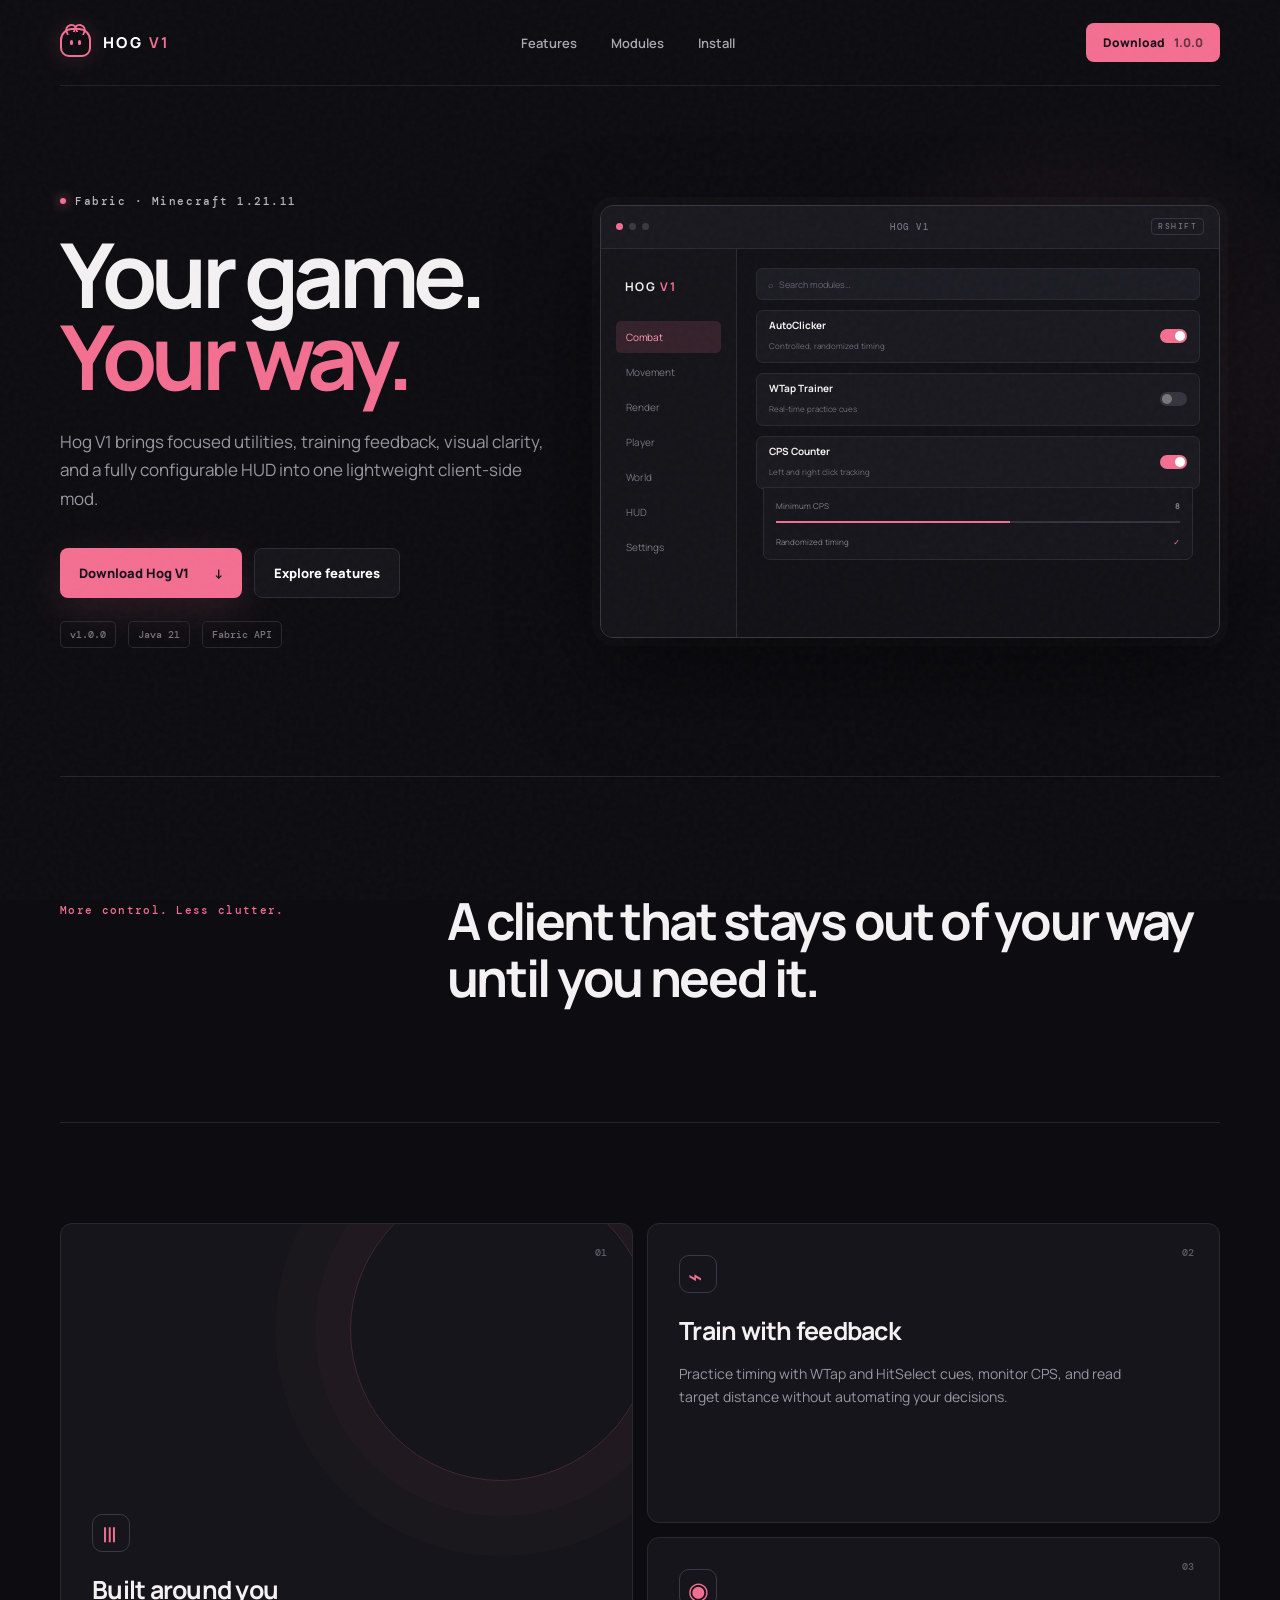
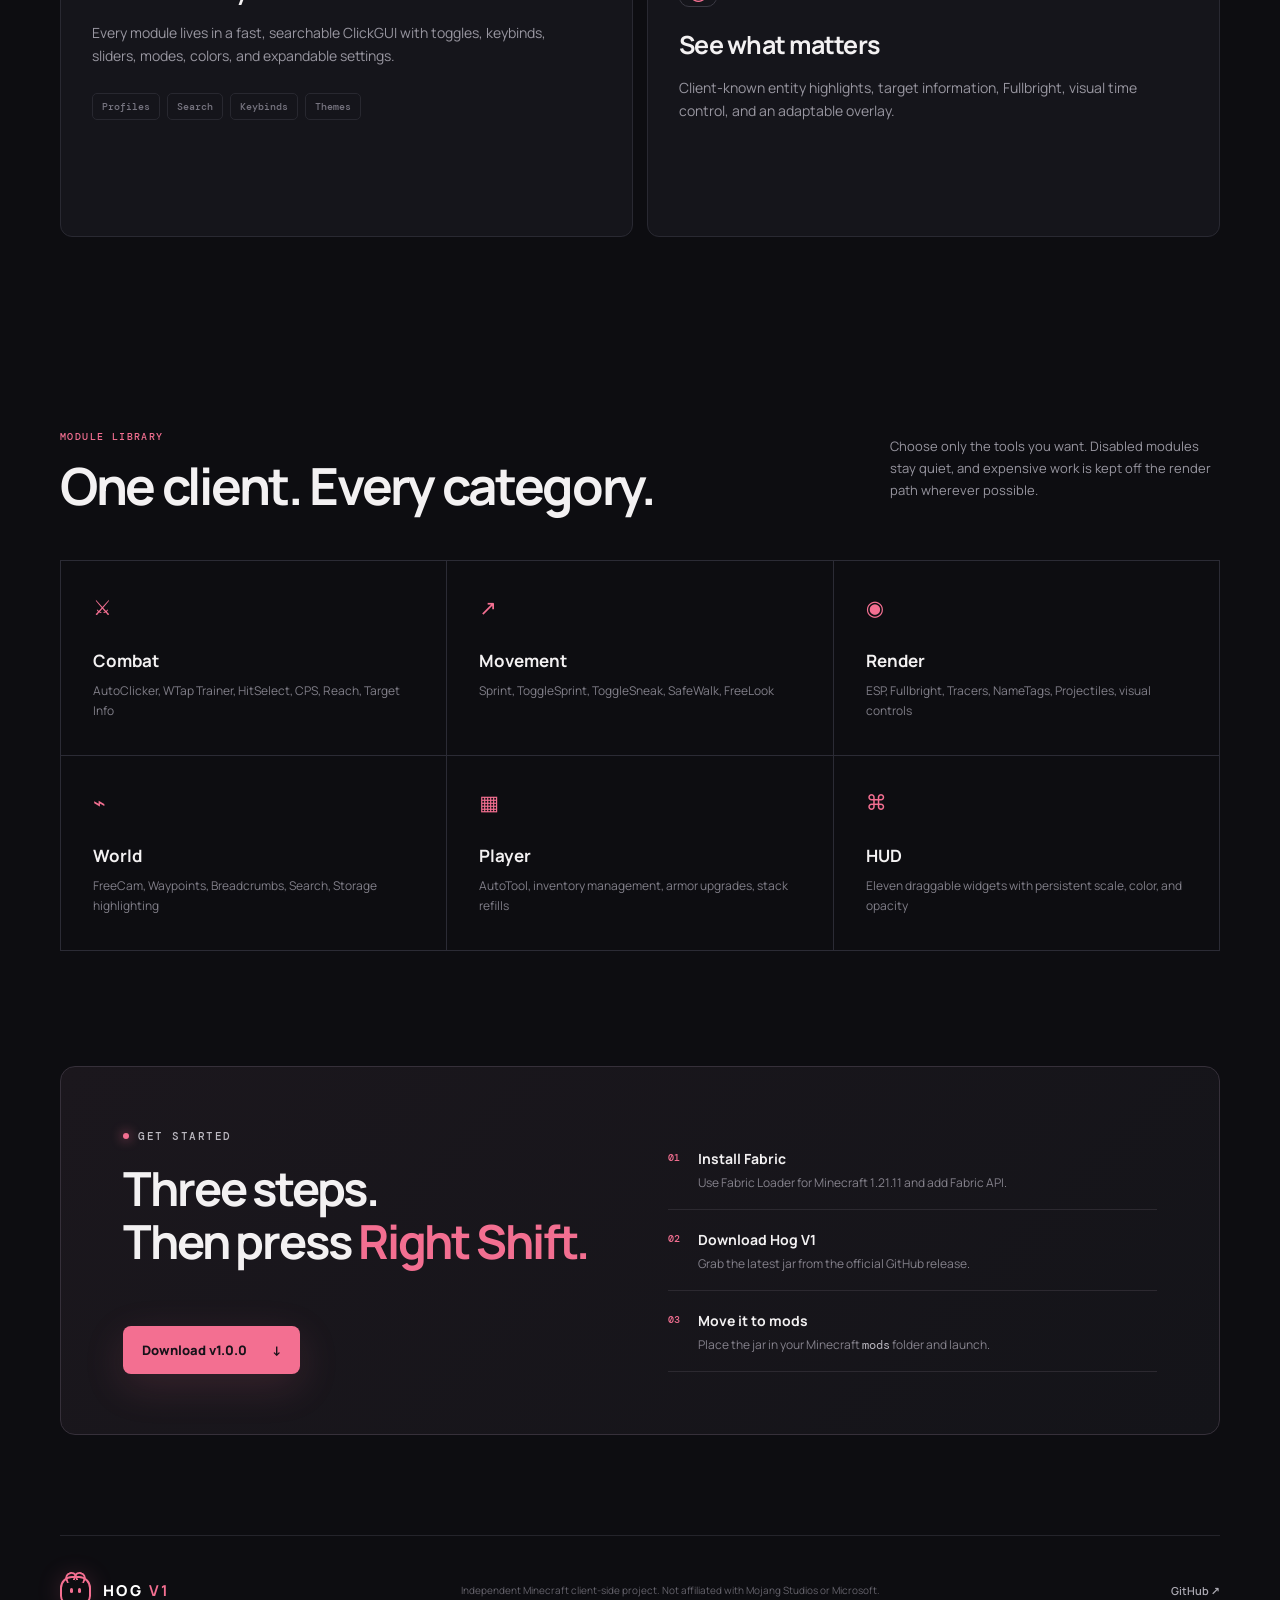
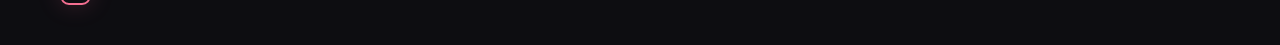
==== index.html @ d3f86272 "Launch Hog V1 website" ====
<!doctype html>
<html lang="en">
<head>
  <meta charset="utf-8">
  <meta name="viewport" content="width=device-width, initial-scale=1">
  <meta name="theme-color" content="#0d0d11">
  <meta name="description" content="Hog V1 is a polished client-side utility, training, render, and HUD mod for Minecraft Fabric 1.21.11.">
  <meta property="og:title" content="Hog V1 — Minecraft client-side mod">
  <meta property="og:description" content="A focused Fabric client with a modern ClickGUI, draggable HUD, training tools, and visual utilities.">
  <title>Hog V1 — Built for your game</title>
  <link rel="icon" href="favicon.svg" type="image/svg+xml">
  <link rel="preconnect" href="https://fonts.googleapis.com">
  <link rel="preconnect" href="https://fonts.gstatic.com" crossorigin>
  <link href="https://fonts.googleapis.com/css2?family=DM+Mono:wght@400;500&amp;family=Manrope:wght@400;500;600;700;800&amp;display=swap" rel="stylesheet">
  <link rel="stylesheet" href="styles.css">
</head>
<body>
  <div class="noise" aria-hidden="true"></div>
  <header class="nav wrap">
    <a class="brand" href="#top" aria-label="Hog V1 home"><span class="mark"><span></span><span></span></span><span>HOG <b>V1</b></span></a>
    <nav aria-label="Primary navigation"><a href="#features">Features</a><a href="#modules">Modules</a><a href="#install">Install</a></nav>
    <a class="nav-download" href="https://github.com/meehandaniel4/HogClient/releases/download/v1.0.0/hog-v1-1.0.0.jar">Download <span>1.0.0</span></a>
  </header>
  <main id="top">
    <section class="hero wrap">
      <div class="hero-copy reveal">
        <div class="eyebrow"><i></i> Fabric · Minecraft 1.21.11</div>
        <h1>Your game.<br><em>Your way.</em></h1>
        <p>Hog V1 brings focused utilities, training feedback, visual clarity, and a fully configurable HUD into one lightweight client-side mod.</p>
        <div class="hero-actions"><a class="button primary" href="https://github.com/meehandaniel4/HogClient/releases/download/v1.0.0/hog-v1-1.0.0.jar">Download Hog V1 <span>↓</span></a><a class="button ghost" href="#features">Explore features</a></div>
        <div class="requirements"><span>v1.0.0</span><span>Java 21</span><span>Fabric API</span></div>
      </div>
      <div class="client-window reveal" aria-label="Preview of the Hog V1 interface">
        <div class="window-bar"><div class="dots"><i></i><i></i><i></i></div><span>HOG V1</span><small>RSHIFT</small></div>
        <div class="window-body"><aside><strong>HOG <b>V1</b></strong><ul><li class="active">Combat</li><li>Movement</li><li>Render</li><li>Player</li><li>World</li><li>HUD</li><li>Settings</li></ul></aside>
          <div class="module-pane"><div class="search">⌕&nbsp;&nbsp; Search modules…</div><div class="module on"><div><b>AutoClicker</b><small>Controlled, randomized timing</small></div><span></span></div><div class="module"><div><b>WTap Trainer</b><small>Real-time practice cues</small></div><span></span></div><div class="module on"><div><b>CPS Counter</b><small>Left and right click tracking</small></div><span></span></div><div class="settings-preview"><div><span>Minimum CPS</span><b>8</b></div><div class="slider"><i></i></div><div><span>Randomized timing</span><b class="check">✓</b></div></div></div>
        </div>
      </div>
    </section>
    <section class="statement wrap reveal"><p>More control. Less clutter.</p><h2>A client that stays out of your way until you need it.</h2></section>
    <section id="features" class="features wrap">
      <article class="feature feature-large reveal"><div class="number">01</div><div class="icon sliders"></div><h3>Built around you</h3><p>Every module lives in a fast, searchable ClickGUI with toggles, keybinds, sliders, modes, colors, and expandable settings.</p><div class="chips"><span>Profiles</span><span>Search</span><span>Keybinds</span><span>Themes</span></div></article>
      <article class="feature reveal"><div class="number">02</div><div class="icon pulse"></div><h3>Train with feedback</h3><p>Practice timing with WTap and HitSelect cues, monitor CPS, and read target distance without automating your decisions.</p></article>
      <article class="feature reveal"><div class="number">03</div><div class="icon eye"></div><h3>See what matters</h3><p>Client-known entity highlights, target information, Fullbright, visual time control, and an adaptable overlay.</p></article>
    </section>
    <section id="modules" class="modules-section wrap">
      <div class="section-head reveal"><div><span>MODULE LIBRARY</span><h2>One client. Every category.</h2></div><p>Choose only the tools you want. Disabled modules stay quiet, and expensive work is kept off the render path wherever possible.</p></div>
      <div class="category-grid"><article class="reveal"><i>⚔</i><h3>Combat</h3><p>AutoClicker, WTap Trainer, HitSelect, CPS, Reach, Target Info</p></article><article class="reveal"><i>↗</i><h3>Movement</h3><p>Sprint, ToggleSprint, ToggleSneak, SafeWalk, FreeLook</p></article><article class="reveal"><i>◉</i><h3>Render</h3><p>ESP, Fullbright, Tracers, NameTags, Projectiles, visual controls</p></article><article class="reveal"><i>⌁</i><h3>World</h3><p>FreeCam, Waypoints, Breadcrumbs, Search, Storage highlighting</p></article><article class="reveal"><i>▦</i><h3>Player</h3><p>AutoTool, inventory management, armor upgrades, stack refills</p></article><article class="reveal"><i>⌘</i><h3>HUD</h3><p>Eleven draggable widgets with persistent scale, color, and opacity</p></article></div>
    </section>
    <section id="install" class="install wrap reveal">
      <div><span class="eyebrow"><i></i> GET STARTED</span><h2>Three steps.<br>Then press <em>Right Shift.</em></h2></div>
      <ol><li><b>01</b><div><strong>Install Fabric</strong><p>Use Fabric Loader for Minecraft 1.21.11 and add Fabric API.</p></div></li><li><b>02</b><div><strong>Download Hog V1</strong><p>Grab the latest jar from the official GitHub release.</p></div></li><li><b>03</b><div><strong>Move it to mods</strong><p>Place the jar in your Minecraft <code>mods</code> folder and launch.</p></div></li></ol>
      <a class="button primary install-button" href="https://github.com/meehandaniel4/HogClient/releases/download/v1.0.0/hog-v1-1.0.0.jar">Download v1.0.0 <span>↓</span></a>
    </section>
  </main>
  <footer class="wrap"><div class="brand"><span class="mark"><span></span><span></span></span><span>HOG <b>V1</b></span></div><p>Independent Minecraft client-side project. Not affiliated with Mojang Studios or Microsoft.</p><a href="https://github.com/meehandaniel4/HogClient">GitHub ↗</a></footer>
  <script src="script.js"></script>
</body>
</html>
---- styles.css ----
:root{--bg:#0d0d11;--panel:#15151b;--line:#2b2b35;--text:#f3f1f2;--muted:#9896a0;--pink:#f36f91;--pink-2:#ff9bb4}*{box-sizing:border-box}html{scroll-behavior:smooth}body{margin:0;background:var(--bg);color:var(--text);font-family:Manrope,system-ui,sans-serif;overflow-x:hidden}.noise{position:fixed;inset:0;pointer-events:none;opacity:.035;z-index:10;background-image:url("data:image/svg+xml,%3Csvg viewBox='0 0 180 180' xmlns='http://www.w3.org/2000/svg'%3E%3Cfilter id='n'%3E%3CfeTurbulence type='fractalNoise' baseFrequency='.9' numOctaves='3' stitchTiles='stitch'/%3E%3C/filter%3E%3Crect width='100%25' height='100%25' filter='url(%23n)' opacity='.8'/%3E%3C/svg%3E")}.wrap{width:min(1160px,calc(100% - 40px));margin-inline:auto}.nav{height:86px;display:flex;align-items:center;justify-content:space-between;border-bottom:1px solid #ffffff14}.brand{display:flex;align-items:center;gap:12px;color:#fff;text-decoration:none;font-size:15px;font-weight:800;letter-spacing:.16em}.brand b{color:var(--pink)}.mark{width:31px;height:29px;border:2px solid var(--pink);border-radius:12px 12px 9px 9px;display:flex;align-items:center;justify-content:center;gap:5px;position:relative;box-shadow:0 0 24px #f36f9130}.mark:before,.mark:after{content:"";position:absolute;top:-6px;width:8px;height:8px;border:2px solid var(--pink);border-bottom:0;border-radius:6px 6px 0 0}.mark:before{left:3px;transform:rotate(-18deg)}.mark:after{right:3px;transform:rotate(18deg)}.mark span{width:3px;height:5px;border-radius:4px;background:var(--pink)}nav{display:flex;gap:34px}nav a,footer a{color:#aaa8b1;text-decoration:none;font-size:13px;font-weight:600;transition:.2s}nav a:hover,footer a:hover{color:#fff}.nav-download{color:#161219;background:var(--pink);padding:11px 17px;border-radius:8px;text-decoration:none;font-size:12px;font-weight:800}.nav-download span{opacity:.65;margin-left:7px}.hero{min-height:690px;display:grid;grid-template-columns:.88fr 1.12fr;gap:52px;align-items:center;padding-block:80px 100px;position:relative}.hero:before{content:"";position:absolute;width:580px;height:580px;right:-150px;top:0;background:radial-gradient(circle,#f36f911b,transparent 66%);pointer-events:none}.eyebrow{font:500 11px DM Mono,monospace;letter-spacing:.14em;color:#bbb8c0;display:flex;align-items:center;gap:9px}.eyebrow i{width:6px;height:6px;background:var(--pink);border-radius:50%;box-shadow:0 0 12px var(--pink)}h1{font-size:clamp(58px,7vw,98px);line-height:.92;letter-spacing:-.065em;margin:25px 0 30px}h1 em,h2 em{font-style:normal;color:var(--pink)}.hero-copy>p{font-size:17px;line-height:1.7;color:var(--muted);max-width:530px}.hero-actions{display:flex;gap:12px;margin-top:34px}.button{display:inline-flex;align-items:center;justify-content:center;gap:25px;padding:15px 19px;border-radius:8px;color:#fff;text-decoration:none;font-size:13px;font-weight:800;transition:transform .2s,box-shadow .2s}.button:hover{transform:translateY(-2px)}.button.primary{background:var(--pink);color:#161219;box-shadow:0 12px 40px #f36f9125}.button.primary:hover{box-shadow:0 15px 45px #f36f9140}.button.ghost{border:1px solid var(--line);background:#15151a}.requirements{display:flex;gap:12px;margin-top:23px}.requirements span,.chips span{font:500 10px DM Mono,monospace;color:#777580;padding:6px 9px;border:1px solid #282830;border-radius:5px}.client-window{position:relative;border:1px solid #383742;border-radius:13px;background:#111116;box-shadow:0 35px 90px #0008,0 0 0 8px #ffffff05;overflow:hidden;transform:perspective(1100px) rotateY(-3deg) rotateX(1deg)}.window-bar{height:43px;background:#19191f;display:flex;align-items:center;justify-content:center;border-bottom:1px solid #292932;font:500 9px DM Mono;letter-spacing:.16em;color:#777580;position:relative}.window-bar small{position:absolute;right:15px;border:1px solid #33333d;padding:3px 6px;border-radius:4px}.dots{position:absolute;left:15px;display:flex;gap:6px}.dots i{width:7px;height:7px;background:#393941;border-radius:50%}.dots i:first-child{background:var(--pink)}.window-body{display:grid;grid-template-columns:136px 1fr;min-height:388px}.window-body aside{padding:25px 15px;background:#141419;border-right:1px solid #292932}.window-body aside strong{font-size:12px;letter-spacing:.14em;margin-left:9px}.window-body aside strong b{color:var(--pink)}.window-body ul{padding:22px 0 0;margin:0;list-style:none}.window-body li{font-size:10px;color:#777580;padding:9px 10px;margin:3px 0;border-radius:5px}.window-body li.active{color:var(--pink-2);background:#34212a}.module-pane{padding:19px}.search{height:32px;background:#1c1c23;border:1px solid #282832;border-radius:6px;padding:9px 11px;color:#65636e;font-size:9px}.module{height:53px;margin-top:10px;background:#19191f;border:1px solid #292932;border-radius:7px;padding:11px 12px;display:flex;align-items:center;justify-content:space-between}.module b{display:block;font-size:10px}.module small{font-size:8px;color:#6f6d77}.module>span{width:27px;height:14px;background:#34343d;border-radius:10px;position:relative}.module>span:after{content:"";position:absolute;width:10px;height:10px;top:2px;left:2px;background:#777;border-radius:50%}.module.on>span{background:var(--pink)}.module.on>span:after{left:15px;background:white}.settings-preview{margin:-2px 7px 0;padding:12px;background:#16161c;border:1px solid #292932;border-radius:0 0 7px 7px;font-size:8px;color:#85838d}.settings-preview>div{display:flex;justify-content:space-between}.settings-preview .slider{height:2px;background:#33333c;margin:10px 0 13px}.slider i{display:block;width:58%;height:2px;background:var(--pink)}.check{color:var(--pink)}.statement{padding:115px 0;border-top:1px solid #24242b;border-bottom:1px solid #24242b;display:grid;grid-template-columns:1fr 2fr}.statement p{font:500 11px DM Mono;color:var(--pink);letter-spacing:.12em}.statement h2,.section-head h2,.install h2{font-size:clamp(34px,4vw,58px);line-height:1.12;letter-spacing:-.045em;margin:0;max-width:770px}.features{display:grid;grid-template-columns:1fr 1fr;gap:14px;padding-block:100px}.feature{background:var(--panel);border:1px solid #292932;border-radius:12px;padding:31px;min-height:300px;position:relative;overflow:hidden}.feature-large{grid-row:span 2;min-height:614px;padding-top:290px}.feature-large:after{content:"";position:absolute;width:300px;height:300px;border:1px solid #f36f9133;border-radius:50%;top:-45px;right:-20px;box-shadow:0 0 0 35px #f36f9107,0 0 0 75px #f36f9105}.number{position:absolute;right:25px;top:22px;font:500 10px DM Mono;color:#5f5d68}.feature h3{font-size:25px;letter-spacing:-.03em;margin:20px 0 10px}.feature p{color:var(--muted);line-height:1.7;font-size:14px;max-width:460px}.chips{display:flex;flex-wrap:wrap;gap:7px;margin-top:25px}.icon{width:38px;height:38px;border:1px solid #3a3943;border-radius:10px;position:relative}.icon:before{position:absolute;color:var(--pink);font-size:24px;left:8px;top:3px}.icon.sliders:before{content:"≡";transform:rotate(90deg)}.icon.pulse:before{content:"⌁"}.icon.eye:before{content:"◉"}.modules-section{padding:85px 0 115px}.section-head{display:flex;justify-content:space-between;align-items:end;margin-bottom:46px}.section-head span{font:500 10px DM Mono;color:var(--pink);letter-spacing:.14em}.section-head h2{margin-top:12px}.section-head>p{width:330px;color:var(--muted);font-size:13px;line-height:1.7}.category-grid{display:grid;grid-template-columns:repeat(3,1fr);border-top:1px solid var(--line);border-left:1px solid var(--line)}.category-grid article{padding:32px;min-height:195px;border-right:1px solid var(--line);border-bottom:1px solid var(--line);transition:background .2s}.category-grid article:hover{background:#141419}.category-grid i{font-style:normal;color:var(--pink);font-size:21px}.category-grid h3{margin:28px 0 9px;font-size:17px}.category-grid p{margin:0;color:#817f89;font-size:12px;line-height:1.65}.install{margin-bottom:100px;background:linear-gradient(135deg,#1b171d,#141419);border:1px solid #36303a;border-radius:15px;padding:62px;display:grid;grid-template-columns:1fr 1fr;gap:55px;position:relative}.install h2{font-size:47px;margin-top:19px}.install ol{margin:0;padding:0;list-style:none}.install li{display:flex;gap:18px;padding:18px 0;border-bottom:1px solid #2c2930}.install li>b{font:500 10px DM Mono;color:var(--pink);padding-top:4px}.install strong{font-size:14px}.install li p{margin:5px 0 0;color:#85828c;font-size:12px}.install-button{position:absolute;left:62px;bottom:60px}code{font-family:DM Mono;color:#bbb8c0}footer{min-height:110px;border-top:1px solid #24242b;display:flex;align-items:center;justify-content:space-between}footer p{font-size:10px;color:#66646d}footer>a{font-size:11px}.reveal{opacity:0;transform:translateY(18px);transition:opacity .7s ease,transform .7s ease}.reveal.visible{opacity:1;transform:none}@media(max-width:820px){nav{display:none}.hero{grid-template-columns:1fr;padding-top:60px}.client-window{transform:none}.statement{grid-template-columns:1fr;gap:25px}.features{grid-template-columns:1fr}.feature-large{min-height:480px;padding-top:210px}.section-head{display:block}.section-head>p{width:auto;margin-top:20px}.category-grid{grid-template-columns:1fr 1fr}.install{grid-template-columns:1fr;padding:38px}.install-button{position:static;margin-top:5px}.install h2{font-size:38px}}@media(max-width:520px){.wrap{width:min(100% - 24px,1160px)}.nav-download{padding:10px}.nav-download span{display:none}.hero{gap:30px}.hero-actions{flex-direction:column}.window-body{grid-template-columns:95px 1fr}.window-body aside{padding-inline:8px}.module-pane{padding:10px}.statement,.features,.modules-section{padding-block:70px}.category-grid{grid-template-columns:1fr}.install{padding:27px}.requirements{flex-wrap:wrap}footer{align-items:flex-start;gap:20px;flex-direction:column;padding-block:35px}}
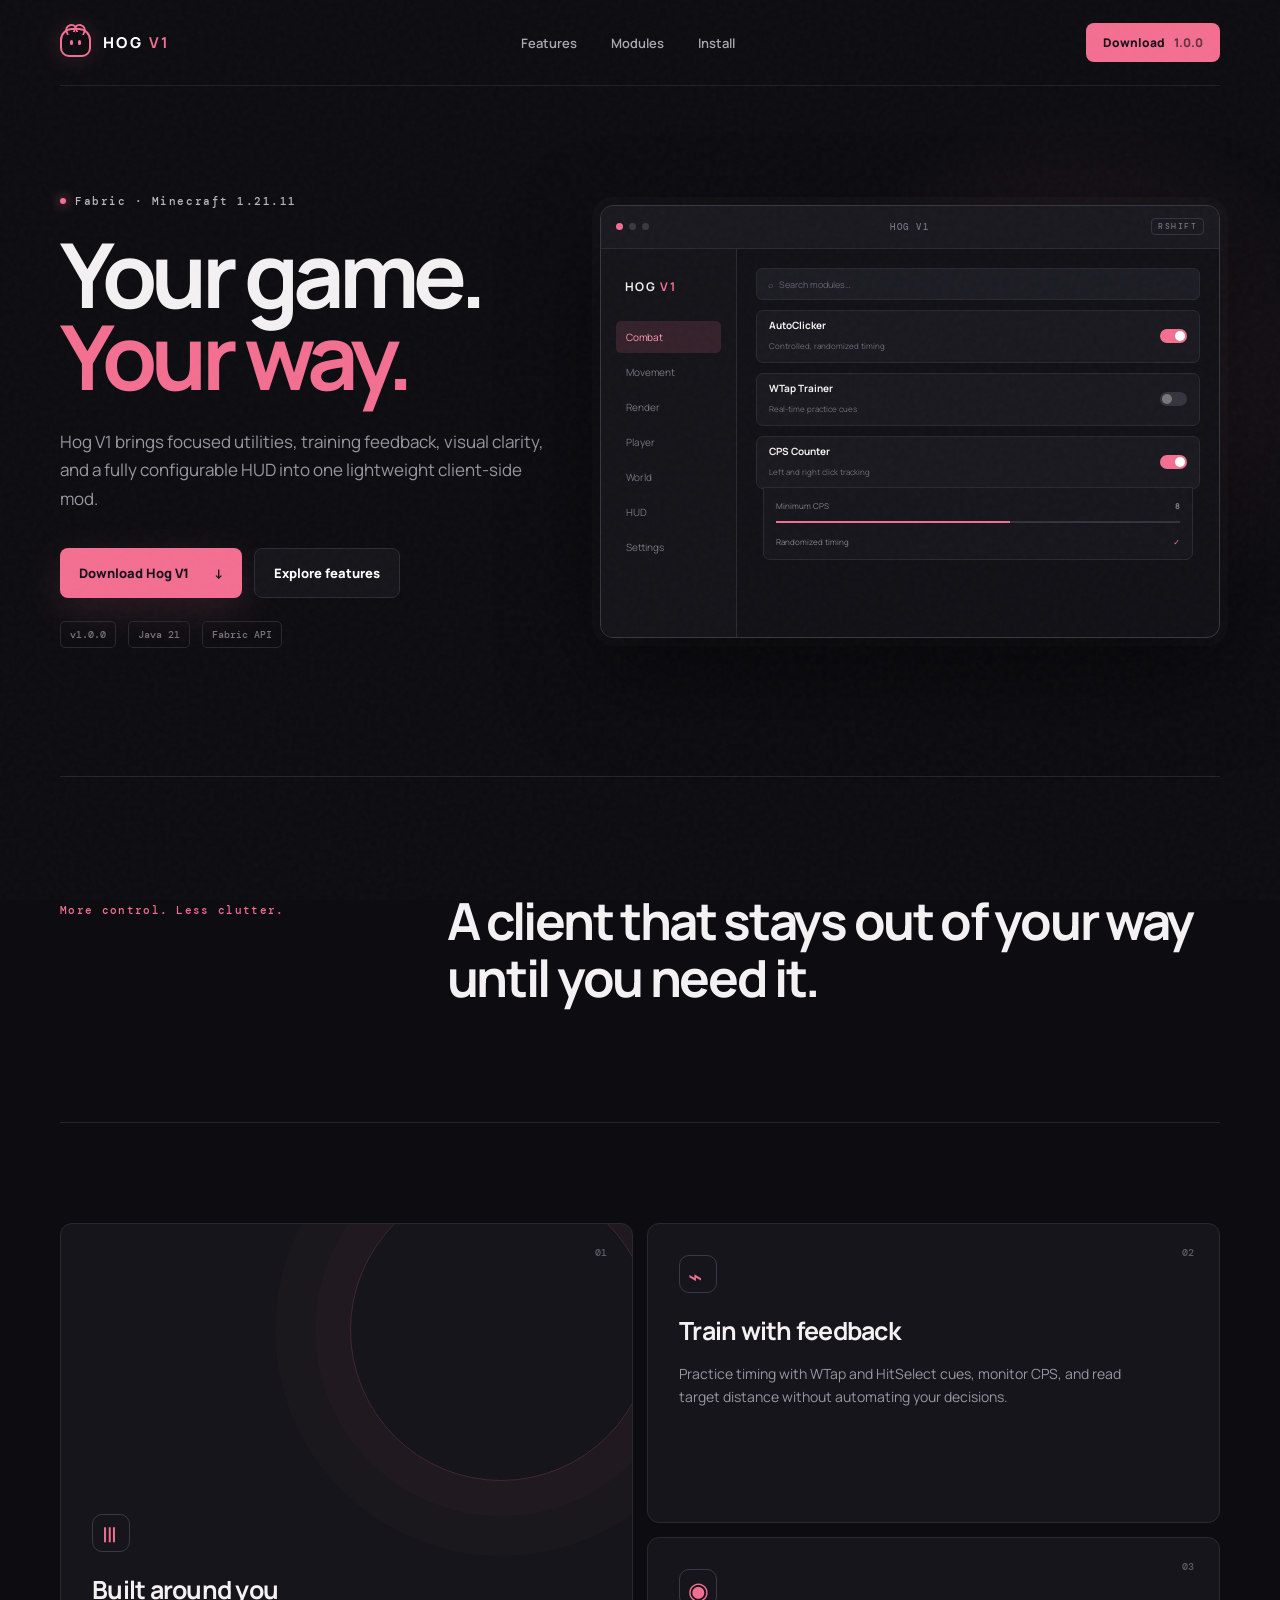
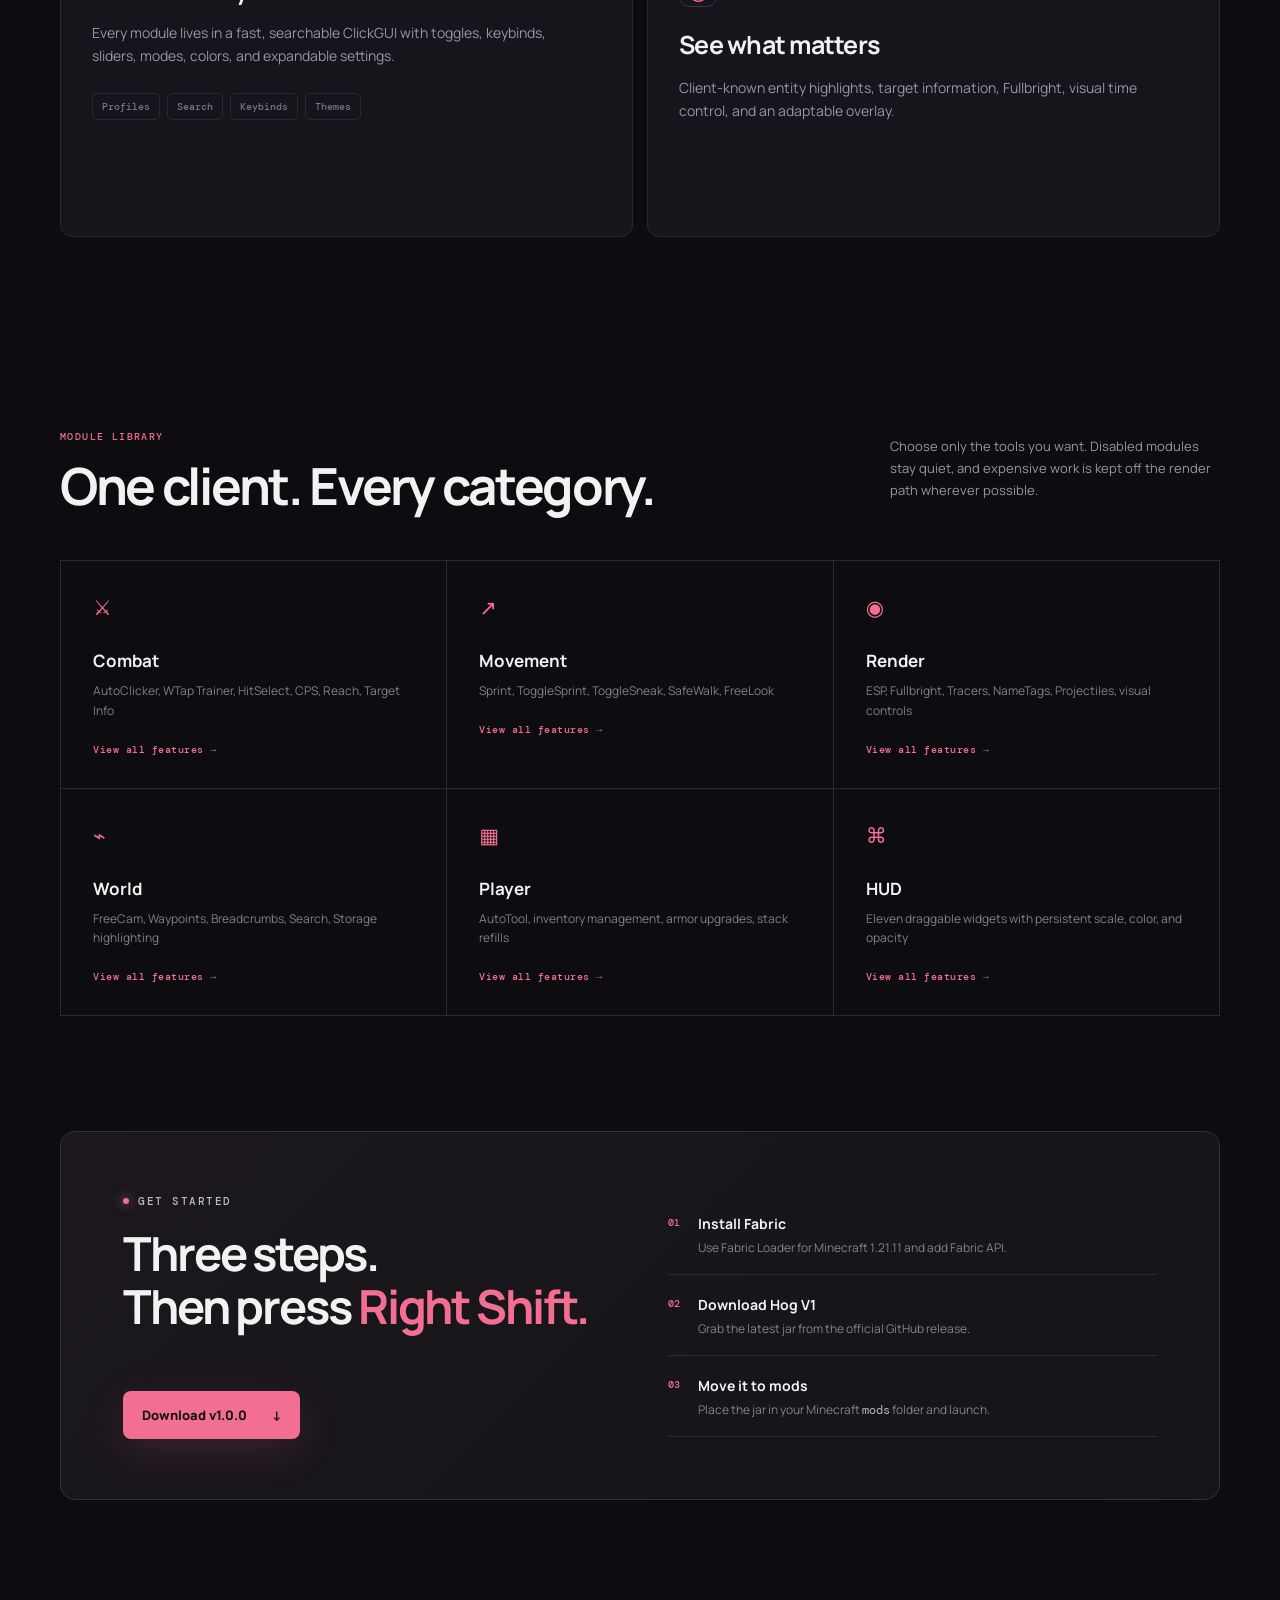
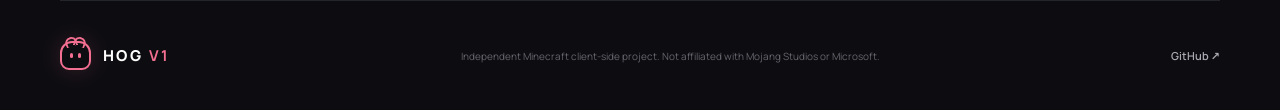
==== commit fd9b072c: "Add detailed category feature pages" ====
--- a/index.html
+++ b/index.html
@@ -13,6 +13,7 @@
   <link rel="preconnect" href="https://fonts.gstatic.com" crossorigin>
   <link href="https://fonts.googleapis.com/css2?family=DM+Mono:wght@400;500&amp;family=Manrope:wght@400;500;600;700;800&amp;display=swap" rel="stylesheet">
   <link rel="stylesheet" href="styles.css">
+  <link rel="stylesheet" href="category.css">
 </head>
 <body>
   <div class="noise" aria-hidden="true"></div>
@@ -45,7 +46,7 @@
     </section>
     <section id="modules" class="modules-section wrap">
       <div class="section-head reveal"><div><span>MODULE LIBRARY</span><h2>One client. Every category.</h2></div><p>Choose only the tools you want. Disabled modules stay quiet, and expensive work is kept off the render path wherever possible.</p></div>
-      <div class="category-grid"><article class="reveal"><i>⚔</i><h3>Combat</h3><p>AutoClicker, WTap Trainer, HitSelect, CPS, Reach, Target Info</p></article><article class="reveal"><i>↗</i><h3>Movement</h3><p>Sprint, ToggleSprint, ToggleSneak, SafeWalk, FreeLook</p></article><article class="reveal"><i>◉</i><h3>Render</h3><p>ESP, Fullbright, Tracers, NameTags, Projectiles, visual controls</p></article><article class="reveal"><i>⌁</i><h3>World</h3><p>FreeCam, Waypoints, Breadcrumbs, Search, Storage highlighting</p></article><article class="reveal"><i>▦</i><h3>Player</h3><p>AutoTool, inventory management, armor upgrades, stack refills</p></article><article class="reveal"><i>⌘</i><h3>HUD</h3><p>Eleven draggable widgets with persistent scale, color, and opacity</p></article></div>
+      <div class="category-grid"><a class="category-card reveal" href="combat.html"><i>⚔</i><h3>Combat</h3><p>AutoClicker, WTap Trainer, HitSelect, CPS, Reach, Target Info</p><b>View all features →</b></a><a class="category-card reveal" href="movement.html"><i>↗</i><h3>Movement</h3><p>Sprint, ToggleSprint, ToggleSneak, SafeWalk, FreeLook</p><b>View all features →</b></a><a class="category-card reveal" href="render.html"><i>◉</i><h3>Render</h3><p>ESP, Fullbright, Tracers, NameTags, Projectiles, visual controls</p><b>View all features →</b></a><a class="category-card reveal" href="world.html"><i>⌁</i><h3>World</h3><p>FreeCam, Waypoints, Breadcrumbs, Search, Storage highlighting</p><b>View all features →</b></a><a class="category-card reveal" href="player.html"><i>▦</i><h3>Player</h3><p>AutoTool, inventory management, armor upgrades, stack refills</p><b>View all features →</b></a><a class="category-card reveal" href="hud.html"><i>⌘</i><h3>HUD</h3><p>Eleven draggable widgets with persistent scale, color, and opacity</p><b>View all features →</b></a></div>
     </section>
     <section id="install" class="install wrap reveal">
       <div><span class="eyebrow"><i></i> GET STARTED</span><h2>Three steps.<br>Then press <em>Right Shift.</em></h2></div>
--- a/category.css
+++ b/category.css
@@ -0,0 +1 @@
+.category-card{display:block;padding:32px;min-height:215px;border-right:1px solid var(--line);border-bottom:1px solid var(--line);color:var(--text);text-decoration:none;transition:background .2s,transform .2s}.category-card:hover{background:#17171d;transform:translateY(-2px)}.category-card>b{display:block;margin-top:22px;color:var(--pink);font:500 10px "DM Mono",monospace;letter-spacing:.05em}.category-hero{padding:90px 0 65px;border-bottom:1px solid #24242b}.back-link{display:inline-flex;gap:8px;color:#97959f;text-decoration:none;font:500 11px "DM Mono",monospace;margin-bottom:40px}.back-link:hover{color:var(--pink)}.category-title{display:grid;grid-template-columns:80px 1fr;align-items:center}.category-symbol{width:64px;height:64px;border:1px solid #44333b;background:#21171d;color:var(--pink);border-radius:16px;display:grid;place-items:center;font-size:29px}.category-title h1{font-size:clamp(55px,8vw,92px);margin:0}.category-intro{color:var(--muted);font-size:16px;line-height:1.7;max-width:660px;margin:26px 0 0 80px}.feature-list{padding:70px 0 110px;display:grid;grid-template-columns:repeat(2,1fr);gap:14px}.detail-card{min-height:190px;padding:29px;border:1px solid #292932;background:var(--panel);border-radius:11px;position:relative;overflow:hidden}.detail-card:before{content:attr(data-number);position:absolute;right:23px;top:20px;color:#56545e;font:500 10px "DM Mono",monospace}.detail-card h2{font-size:20px;margin:12px 0 12px;letter-spacing:-.025em}.detail-card p{color:var(--muted);font-size:13px;line-height:1.7;margin:0;max-width:470px}.detail-card .tag{display:inline-block;font:500 9px "DM Mono",monospace;color:var(--pink);border:1px solid #44323a;padding:5px 7px;border-radius:4px}.category-cta{grid-column:1/-1;margin-top:22px;padding:42px;background:linear-gradient(135deg,#21171d,#15151a);border:1px solid #44333b;border-radius:12px;display:flex;align-items:center;justify-content:space-between}.category-cta h2{margin:0 0 7px;font-size:25px}.category-cta p{margin:0;color:var(--muted);font-size:13px}@media(max-width:700px){.category-title{grid-template-columns:1fr;gap:22px}.category-intro{margin-left:0}.feature-list{grid-template-columns:1fr}.category-cta{grid-column:auto;align-items:flex-start;flex-direction:column;gap:25px}}
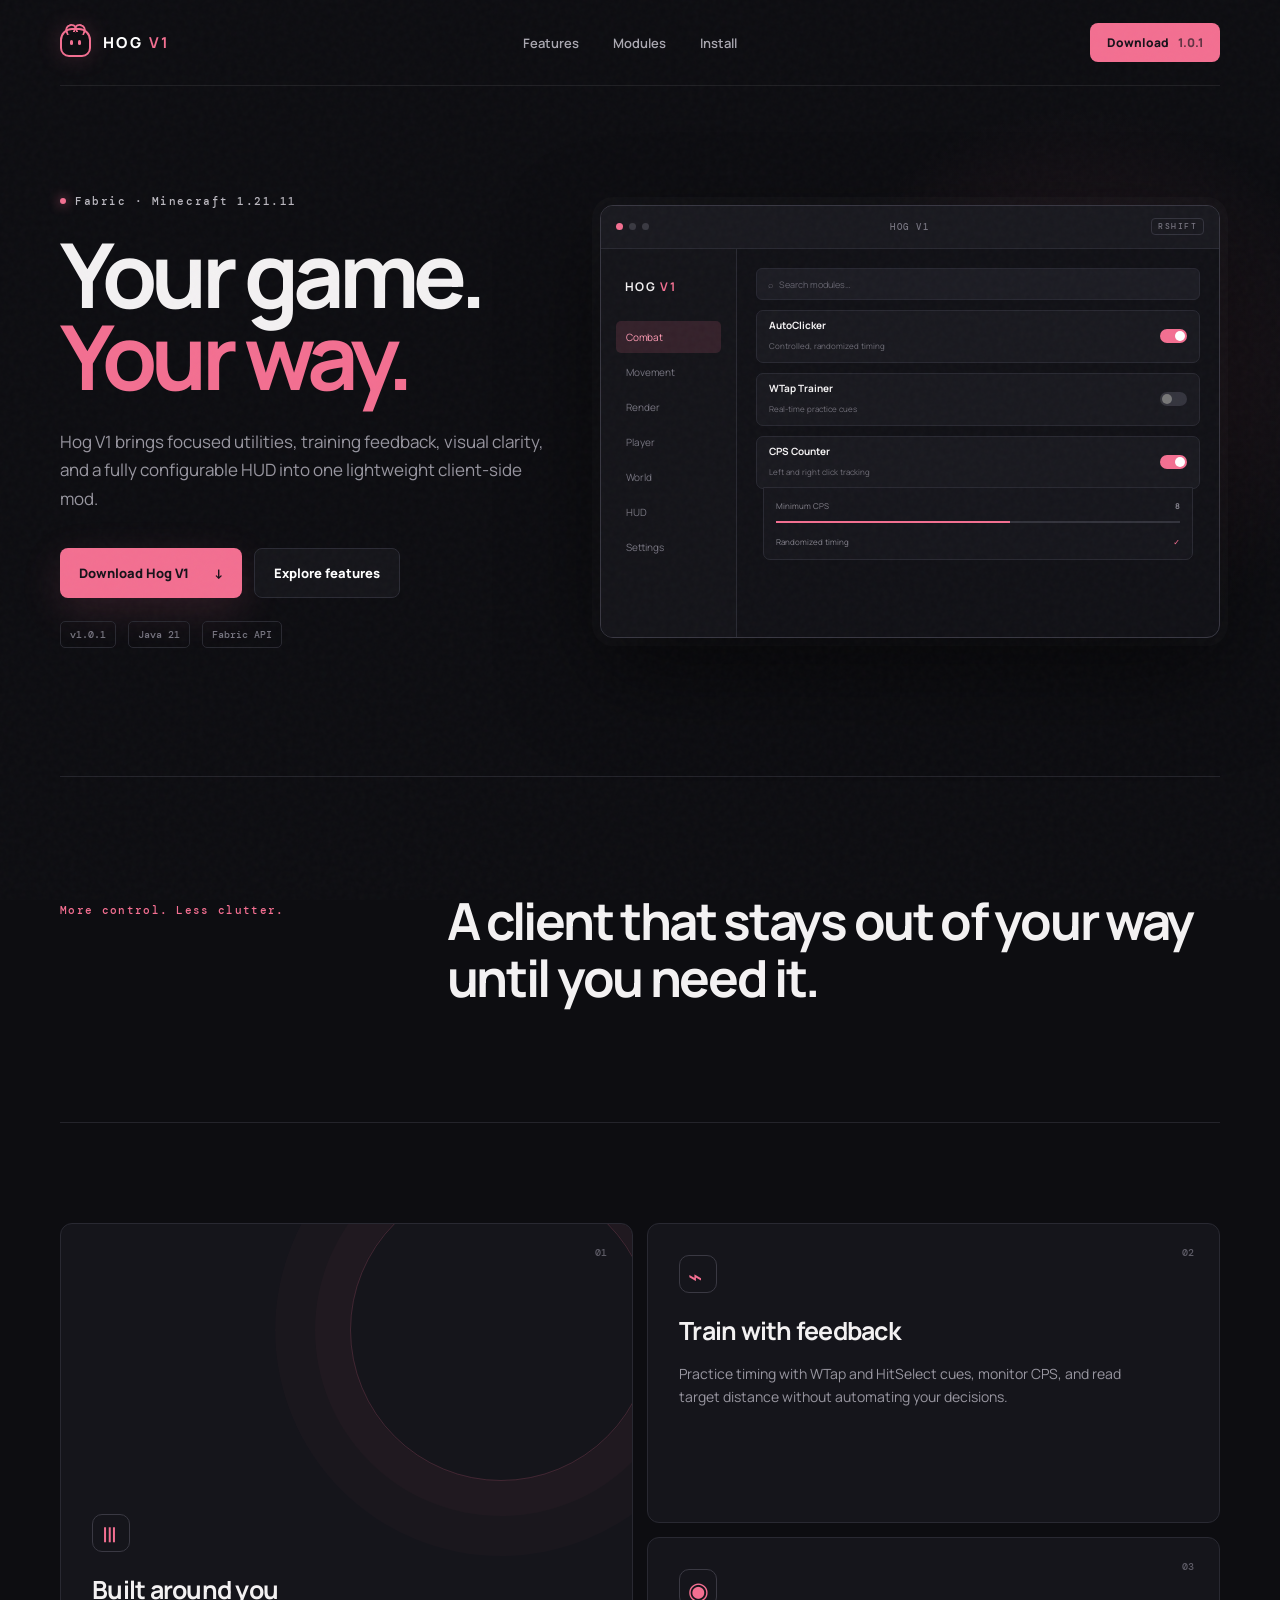
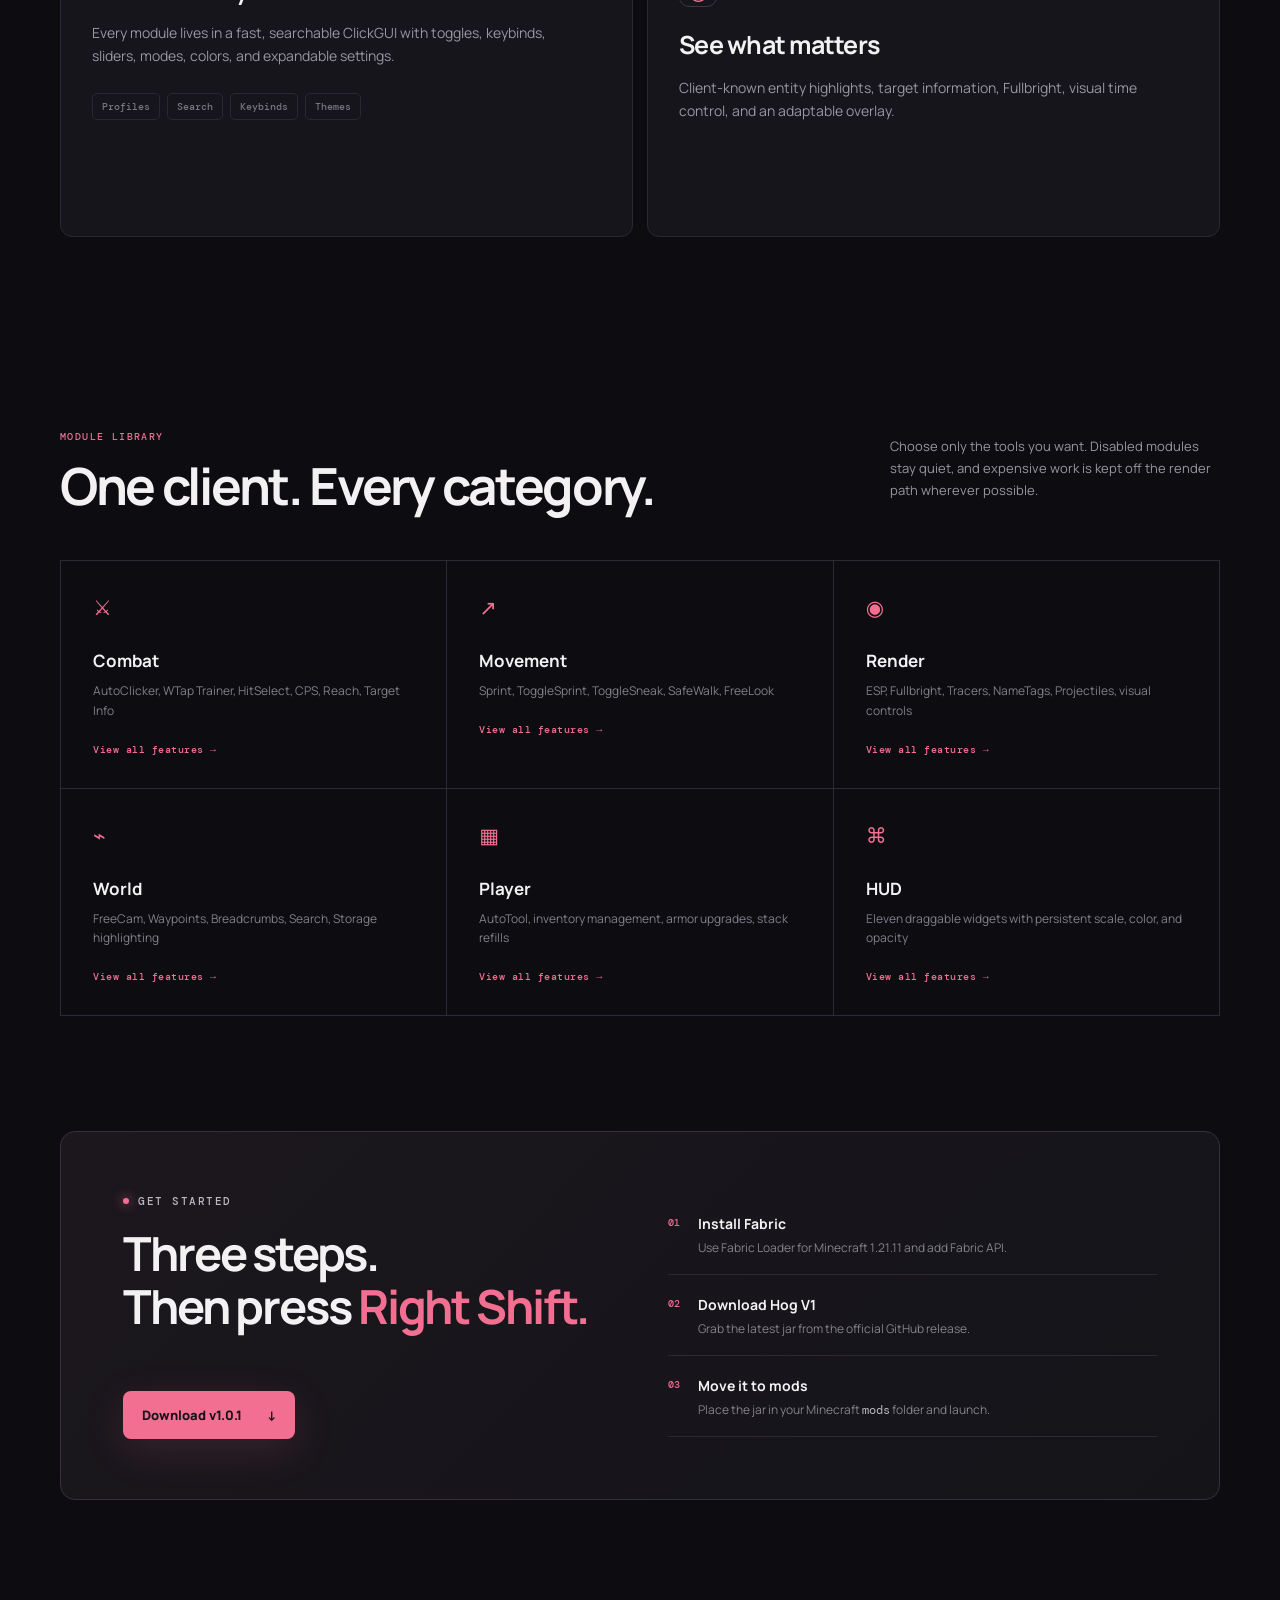
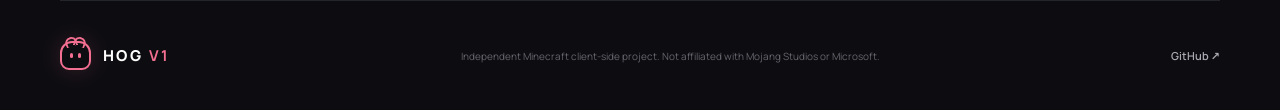
==== commit e3e5df00: "Update downloads and AutoClicker details for v1.0.1" ====
--- a/index.html
+++ b/index.html
@@ -20,7 +20,7 @@
   <header class="nav wrap">
     <a class="brand" href="#top" aria-label="Hog V1 home"><span class="mark"><span></span><span></span></span><span>HOG <b>V1</b></span></a>
     <nav aria-label="Primary navigation"><a href="#features">Features</a><a href="#modules">Modules</a><a href="#install">Install</a></nav>
-    <a class="nav-download" href="https://github.com/meehandaniel4/HogClient/releases/download/v1.0.0/hog-v1-1.0.0.jar">Download <span>1.0.0</span></a>
+    <a class="nav-download" href="https://github.com/meehandaniel4/HogClient/releases/download/v1.0.1/hog-v1-1.0.1.jar">Download <span>1.0.1</span></a>
   </header>
   <main id="top">
     <section class="hero wrap">
@@ -28,8 +28,8 @@
         <div class="eyebrow"><i></i> Fabric · Minecraft 1.21.11</div>
         <h1>Your game.<br><em>Your way.</em></h1>
         <p>Hog V1 brings focused utilities, training feedback, visual clarity, and a fully configurable HUD into one lightweight client-side mod.</p>
-        <div class="hero-actions"><a class="button primary" href="https://github.com/meehandaniel4/HogClient/releases/download/v1.0.0/hog-v1-1.0.0.jar">Download Hog V1 <span>↓</span></a><a class="button ghost" href="#features">Explore features</a></div>
-        <div class="requirements"><span>v1.0.0</span><span>Java 21</span><span>Fabric API</span></div>
+        <div class="hero-actions"><a class="button primary" href="https://github.com/meehandaniel4/HogClient/releases/download/v1.0.1/hog-v1-1.0.1.jar">Download Hog V1 <span>↓</span></a><a class="button ghost" href="#features">Explore features</a></div>
+        <div class="requirements"><span>v1.0.1</span><span>Java 21</span><span>Fabric API</span></div>
       </div>
       <div class="client-window reveal" aria-label="Preview of the Hog V1 interface">
         <div class="window-bar"><div class="dots"><i></i><i></i><i></i></div><span>HOG V1</span><small>RSHIFT</small></div>
@@ -51,7 +51,7 @@
     <section id="install" class="install wrap reveal">
       <div><span class="eyebrow"><i></i> GET STARTED</span><h2>Three steps.<br>Then press <em>Right Shift.</em></h2></div>
       <ol><li><b>01</b><div><strong>Install Fabric</strong><p>Use Fabric Loader for Minecraft 1.21.11 and add Fabric API.</p></div></li><li><b>02</b><div><strong>Download Hog V1</strong><p>Grab the latest jar from the official GitHub release.</p></div></li><li><b>03</b><div><strong>Move it to mods</strong><p>Place the jar in your Minecraft <code>mods</code> folder and launch.</p></div></li></ol>
-      <a class="button primary install-button" href="https://github.com/meehandaniel4/HogClient/releases/download/v1.0.0/hog-v1-1.0.0.jar">Download v1.0.0 <span>↓</span></a>
+      <a class="button primary install-button" href="https://github.com/meehandaniel4/HogClient/releases/download/v1.0.1/hog-v1-1.0.1.jar">Download v1.0.1 <span>↓</span></a>
     </section>
   </main>
   <footer class="wrap"><div class="brand"><span class="mark"><span></span><span></span></span><span>HOG <b>V1</b></span></div><p>Independent Minecraft client-side project. Not affiliated with Mojang Studios or Microsoft.</p><a href="https://github.com/meehandaniel4/HogClient">GitHub ↗</a></footer>
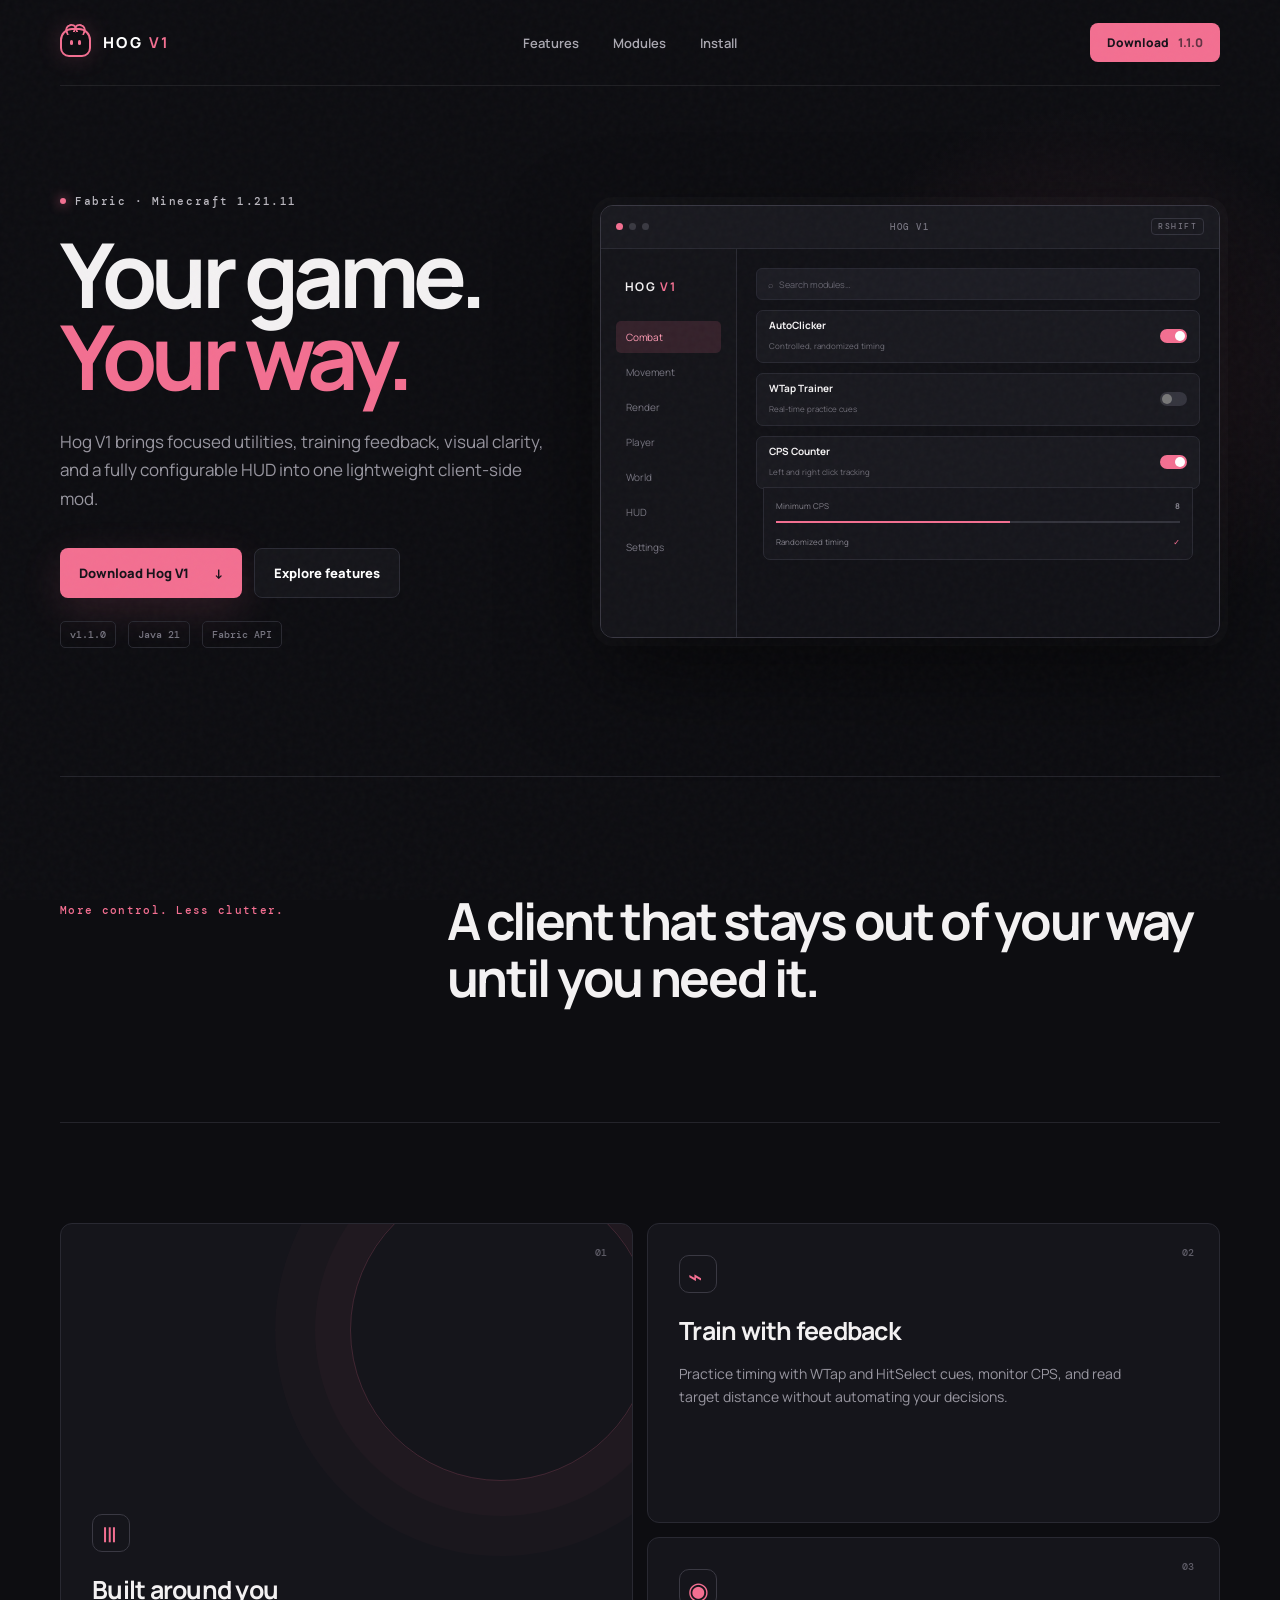
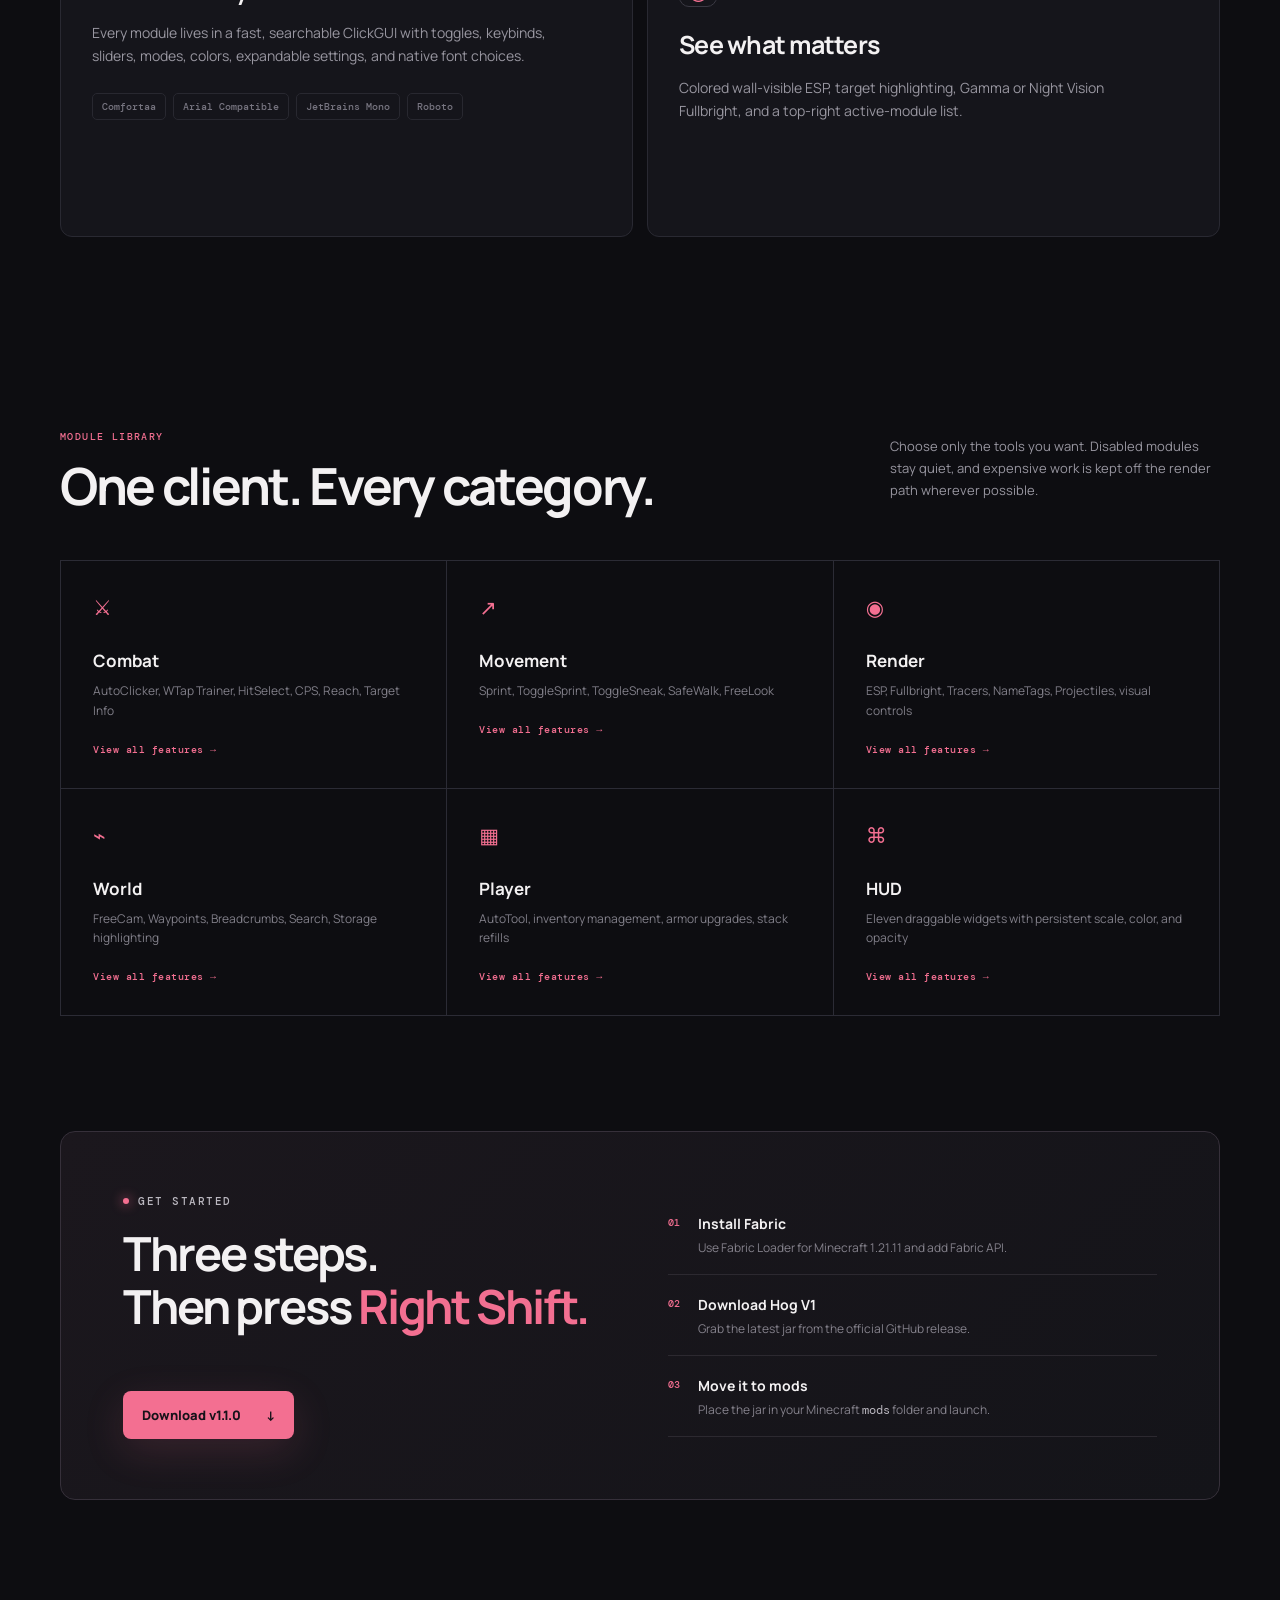
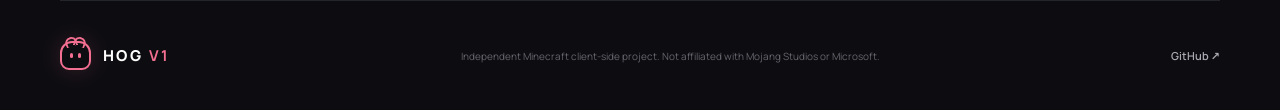
==== commit bd199880: "Publish Hog V1 1.1.0 feature update" ====
--- a/index.html
+++ b/index.html
@@ -20,7 +20,7 @@
   <header class="nav wrap">
     <a class="brand" href="#top" aria-label="Hog V1 home"><span class="mark"><span></span><span></span></span><span>HOG <b>V1</b></span></a>
     <nav aria-label="Primary navigation"><a href="#features">Features</a><a href="#modules">Modules</a><a href="#install">Install</a></nav>
-    <a class="nav-download" href="https://github.com/meehandaniel4/HogClient/releases/download/v1.0.1/hog-v1-1.0.1.jar">Download <span>1.0.1</span></a>
+    <a class="nav-download" href="https://github.com/meehandaniel4/HogClient/releases/download/v1.1.0/hog-v1-1.1.0.jar">Download <span>1.1.0</span></a>
   </header>
   <main id="top">
     <section class="hero wrap">
@@ -28,8 +28,8 @@
         <div class="eyebrow"><i></i> Fabric · Minecraft 1.21.11</div>
         <h1>Your game.<br><em>Your way.</em></h1>
         <p>Hog V1 brings focused utilities, training feedback, visual clarity, and a fully configurable HUD into one lightweight client-side mod.</p>
-        <div class="hero-actions"><a class="button primary" href="https://github.com/meehandaniel4/HogClient/releases/download/v1.0.1/hog-v1-1.0.1.jar">Download Hog V1 <span>↓</span></a><a class="button ghost" href="#features">Explore features</a></div>
-        <div class="requirements"><span>v1.0.1</span><span>Java 21</span><span>Fabric API</span></div>
+        <div class="hero-actions"><a class="button primary" href="https://github.com/meehandaniel4/HogClient/releases/download/v1.1.0/hog-v1-1.1.0.jar">Download Hog V1 <span>↓</span></a><a class="button ghost" href="#features">Explore features</a></div>
+        <div class="requirements"><span>v1.1.0</span><span>Java 21</span><span>Fabric API</span></div>
       </div>
       <div class="client-window reveal" aria-label="Preview of the Hog V1 interface">
         <div class="window-bar"><div class="dots"><i></i><i></i><i></i></div><span>HOG V1</span><small>RSHIFT</small></div>
@@ -40,9 +40,9 @@
     </section>
     <section class="statement wrap reveal"><p>More control. Less clutter.</p><h2>A client that stays out of your way until you need it.</h2></section>
     <section id="features" class="features wrap">
-      <article class="feature feature-large reveal"><div class="number">01</div><div class="icon sliders"></div><h3>Built around you</h3><p>Every module lives in a fast, searchable ClickGUI with toggles, keybinds, sliders, modes, colors, and expandable settings.</p><div class="chips"><span>Profiles</span><span>Search</span><span>Keybinds</span><span>Themes</span></div></article>
+      <article class="feature feature-large reveal"><div class="number">01</div><div class="icon sliders"></div><h3>Built around you</h3><p>Every module lives in a fast, searchable ClickGUI with toggles, keybinds, sliders, modes, colors, expandable settings, and native font choices.</p><div class="chips"><span>Comfortaa</span><span>Arial Compatible</span><span>JetBrains Mono</span><span>Roboto</span></div></article>
       <article class="feature reveal"><div class="number">02</div><div class="icon pulse"></div><h3>Train with feedback</h3><p>Practice timing with WTap and HitSelect cues, monitor CPS, and read target distance without automating your decisions.</p></article>
-      <article class="feature reveal"><div class="number">03</div><div class="icon eye"></div><h3>See what matters</h3><p>Client-known entity highlights, target information, Fullbright, visual time control, and an adaptable overlay.</p></article>
+      <article class="feature reveal"><div class="number">03</div><div class="icon eye"></div><h3>See what matters</h3><p>Colored wall-visible ESP, target highlighting, Gamma or Night Vision Fullbright, and a top-right active-module list.</p></article>
     </section>
     <section id="modules" class="modules-section wrap">
       <div class="section-head reveal"><div><span>MODULE LIBRARY</span><h2>One client. Every category.</h2></div><p>Choose only the tools you want. Disabled modules stay quiet, and expensive work is kept off the render path wherever possible.</p></div>
@@ -51,7 +51,7 @@
     <section id="install" class="install wrap reveal">
       <div><span class="eyebrow"><i></i> GET STARTED</span><h2>Three steps.<br>Then press <em>Right Shift.</em></h2></div>
       <ol><li><b>01</b><div><strong>Install Fabric</strong><p>Use Fabric Loader for Minecraft 1.21.11 and add Fabric API.</p></div></li><li><b>02</b><div><strong>Download Hog V1</strong><p>Grab the latest jar from the official GitHub release.</p></div></li><li><b>03</b><div><strong>Move it to mods</strong><p>Place the jar in your Minecraft <code>mods</code> folder and launch.</p></div></li></ol>
-      <a class="button primary install-button" href="https://github.com/meehandaniel4/HogClient/releases/download/v1.0.1/hog-v1-1.0.1.jar">Download v1.0.1 <span>↓</span></a>
+      <a class="button primary install-button" href="https://github.com/meehandaniel4/HogClient/releases/download/v1.1.0/hog-v1-1.1.0.jar">Download v1.1.0 <span>↓</span></a>
     </section>
   </main>
   <footer class="wrap"><div class="brand"><span class="mark"><span></span><span></span></span><span>HOG <b>V1</b></span></div><p>Independent Minecraft client-side project. Not affiliated with Mojang Studios or Microsoft.</p><a href="https://github.com/meehandaniel4/HogClient">GitHub ↗</a></footer>
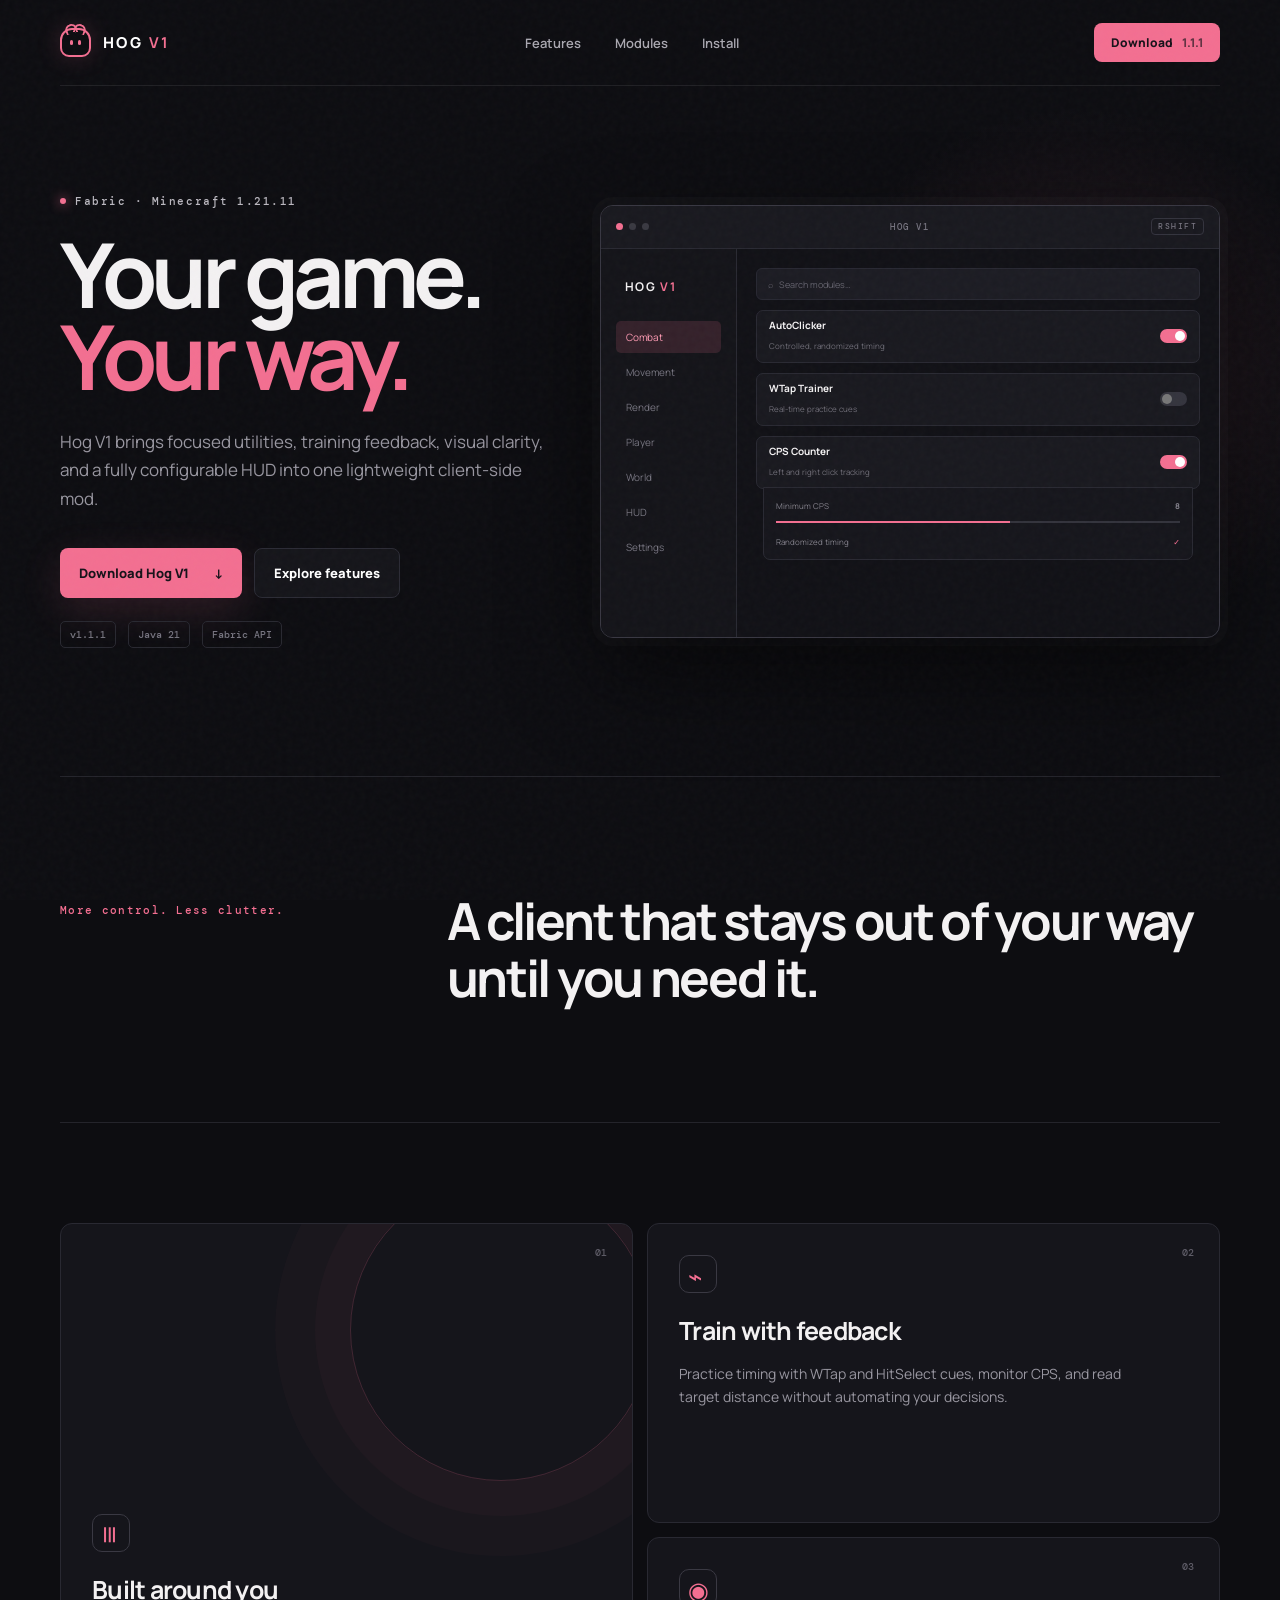
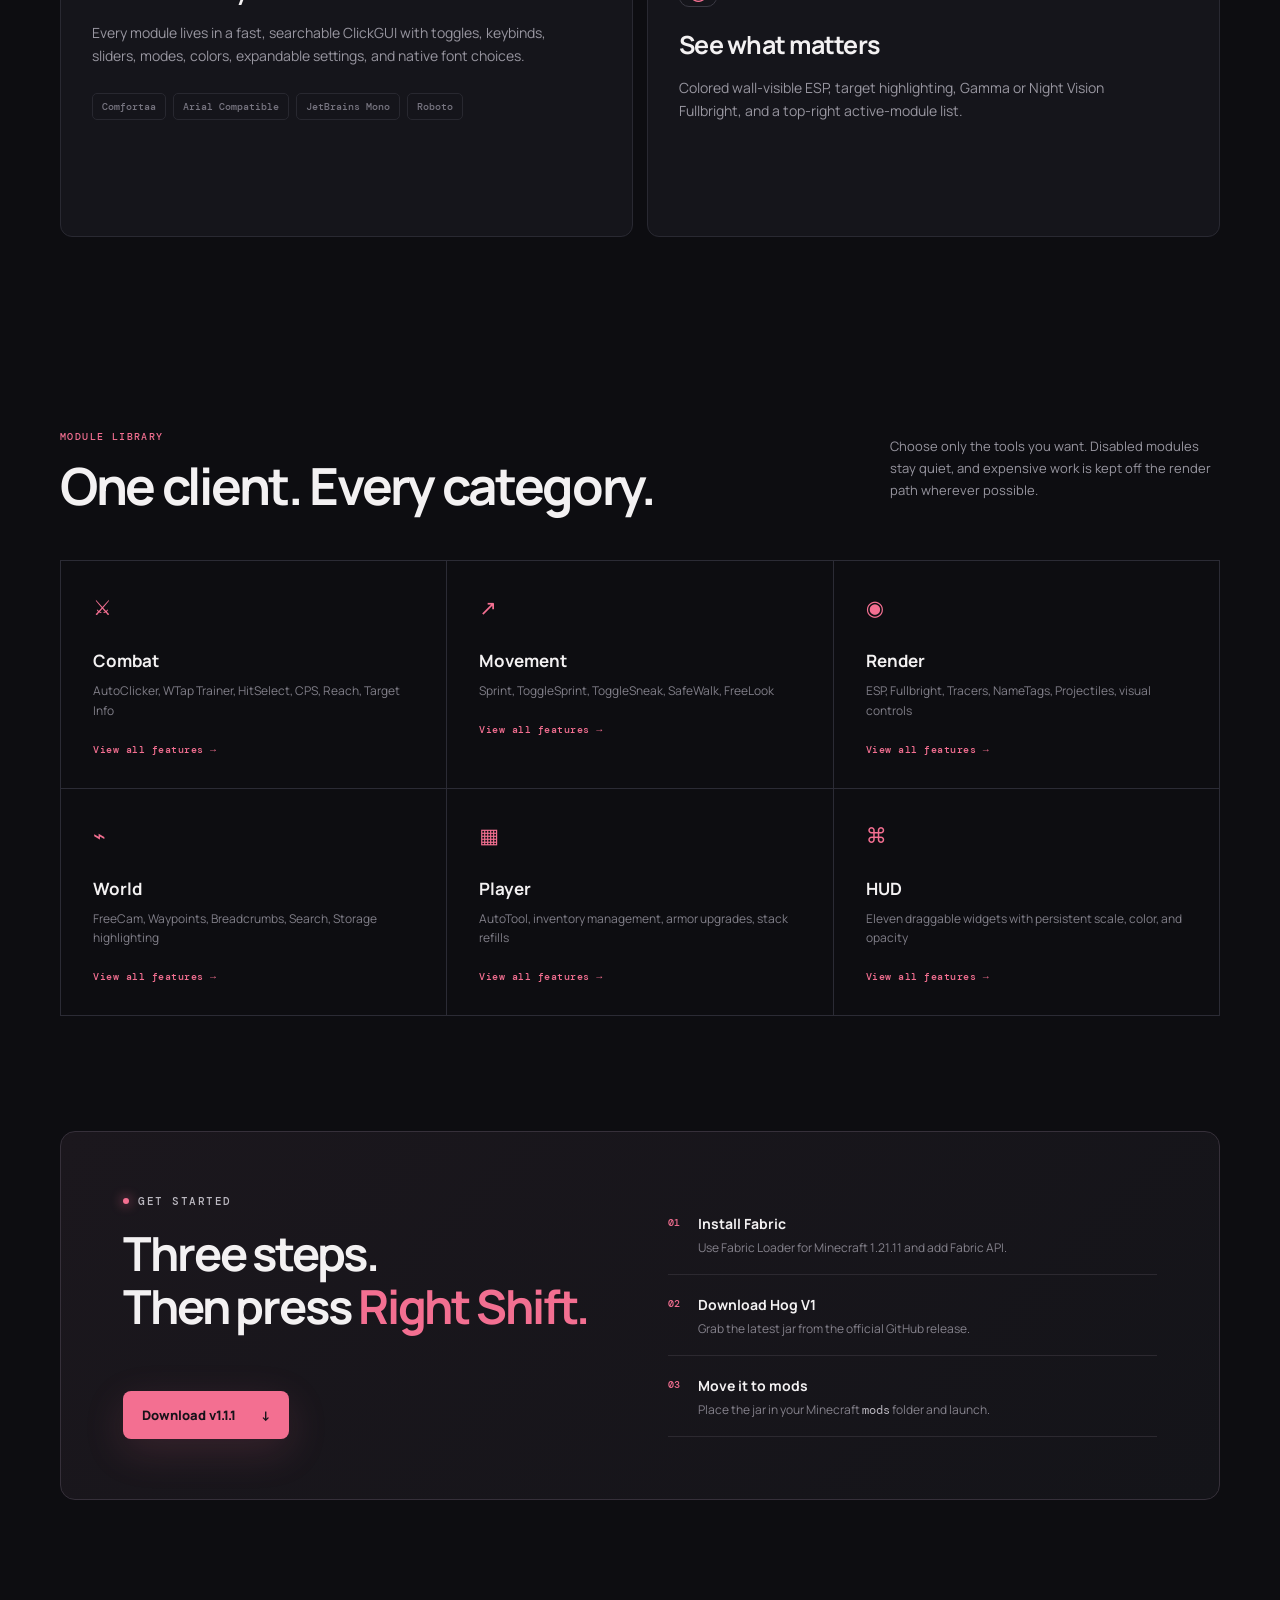
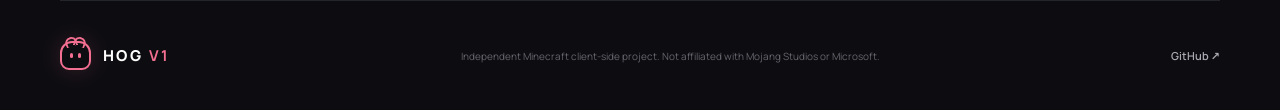
==== commit aa5d9a50: "Point downloads to font hotfix release" ====
--- a/index.html
+++ b/index.html
@@ -20,7 +20,7 @@
   <header class="nav wrap">
     <a class="brand" href="#top" aria-label="Hog V1 home"><span class="mark"><span></span><span></span></span><span>HOG <b>V1</b></span></a>
     <nav aria-label="Primary navigation"><a href="#features">Features</a><a href="#modules">Modules</a><a href="#install">Install</a></nav>
-    <a class="nav-download" href="https://github.com/meehandaniel4/HogClient/releases/download/v1.1.0/hog-v1-1.1.0.jar">Download <span>1.1.0</span></a>
+    <a class="nav-download" href="https://github.com/meehandaniel4/HogClient/releases/download/v1.1.1/hog-v1-1.1.1.jar">Download <span>1.1.1</span></a>
   </header>
   <main id="top">
     <section class="hero wrap">
@@ -28,8 +28,8 @@
         <div class="eyebrow"><i></i> Fabric · Minecraft 1.21.11</div>
         <h1>Your game.<br><em>Your way.</em></h1>
         <p>Hog V1 brings focused utilities, training feedback, visual clarity, and a fully configurable HUD into one lightweight client-side mod.</p>
-        <div class="hero-actions"><a class="button primary" href="https://github.com/meehandaniel4/HogClient/releases/download/v1.1.0/hog-v1-1.1.0.jar">Download Hog V1 <span>↓</span></a><a class="button ghost" href="#features">Explore features</a></div>
-        <div class="requirements"><span>v1.1.0</span><span>Java 21</span><span>Fabric API</span></div>
+        <div class="hero-actions"><a class="button primary" href="https://github.com/meehandaniel4/HogClient/releases/download/v1.1.1/hog-v1-1.1.1.jar">Download Hog V1 <span>↓</span></a><a class="button ghost" href="#features">Explore features</a></div>
+        <div class="requirements"><span>v1.1.1</span><span>Java 21</span><span>Fabric API</span></div>
       </div>
       <div class="client-window reveal" aria-label="Preview of the Hog V1 interface">
         <div class="window-bar"><div class="dots"><i></i><i></i><i></i></div><span>HOG V1</span><small>RSHIFT</small></div>
@@ -51,7 +51,7 @@
     <section id="install" class="install wrap reveal">
       <div><span class="eyebrow"><i></i> GET STARTED</span><h2>Three steps.<br>Then press <em>Right Shift.</em></h2></div>
       <ol><li><b>01</b><div><strong>Install Fabric</strong><p>Use Fabric Loader for Minecraft 1.21.11 and add Fabric API.</p></div></li><li><b>02</b><div><strong>Download Hog V1</strong><p>Grab the latest jar from the official GitHub release.</p></div></li><li><b>03</b><div><strong>Move it to mods</strong><p>Place the jar in your Minecraft <code>mods</code> folder and launch.</p></div></li></ol>
-      <a class="button primary install-button" href="https://github.com/meehandaniel4/HogClient/releases/download/v1.1.0/hog-v1-1.1.0.jar">Download v1.1.0 <span>↓</span></a>
+      <a class="button primary install-button" href="https://github.com/meehandaniel4/HogClient/releases/download/v1.1.1/hog-v1-1.1.1.jar">Download v1.1.1 <span>↓</span></a>
     </section>
   </main>
   <footer class="wrap"><div class="brand"><span class="mark"><span></span><span></span></span><span>HOG <b>V1</b></span></div><p>Independent Minecraft client-side project. Not affiliated with Mojang Studios or Microsoft.</p><a href="https://github.com/meehandaniel4/HogClient">GitHub ↗</a></footer>
